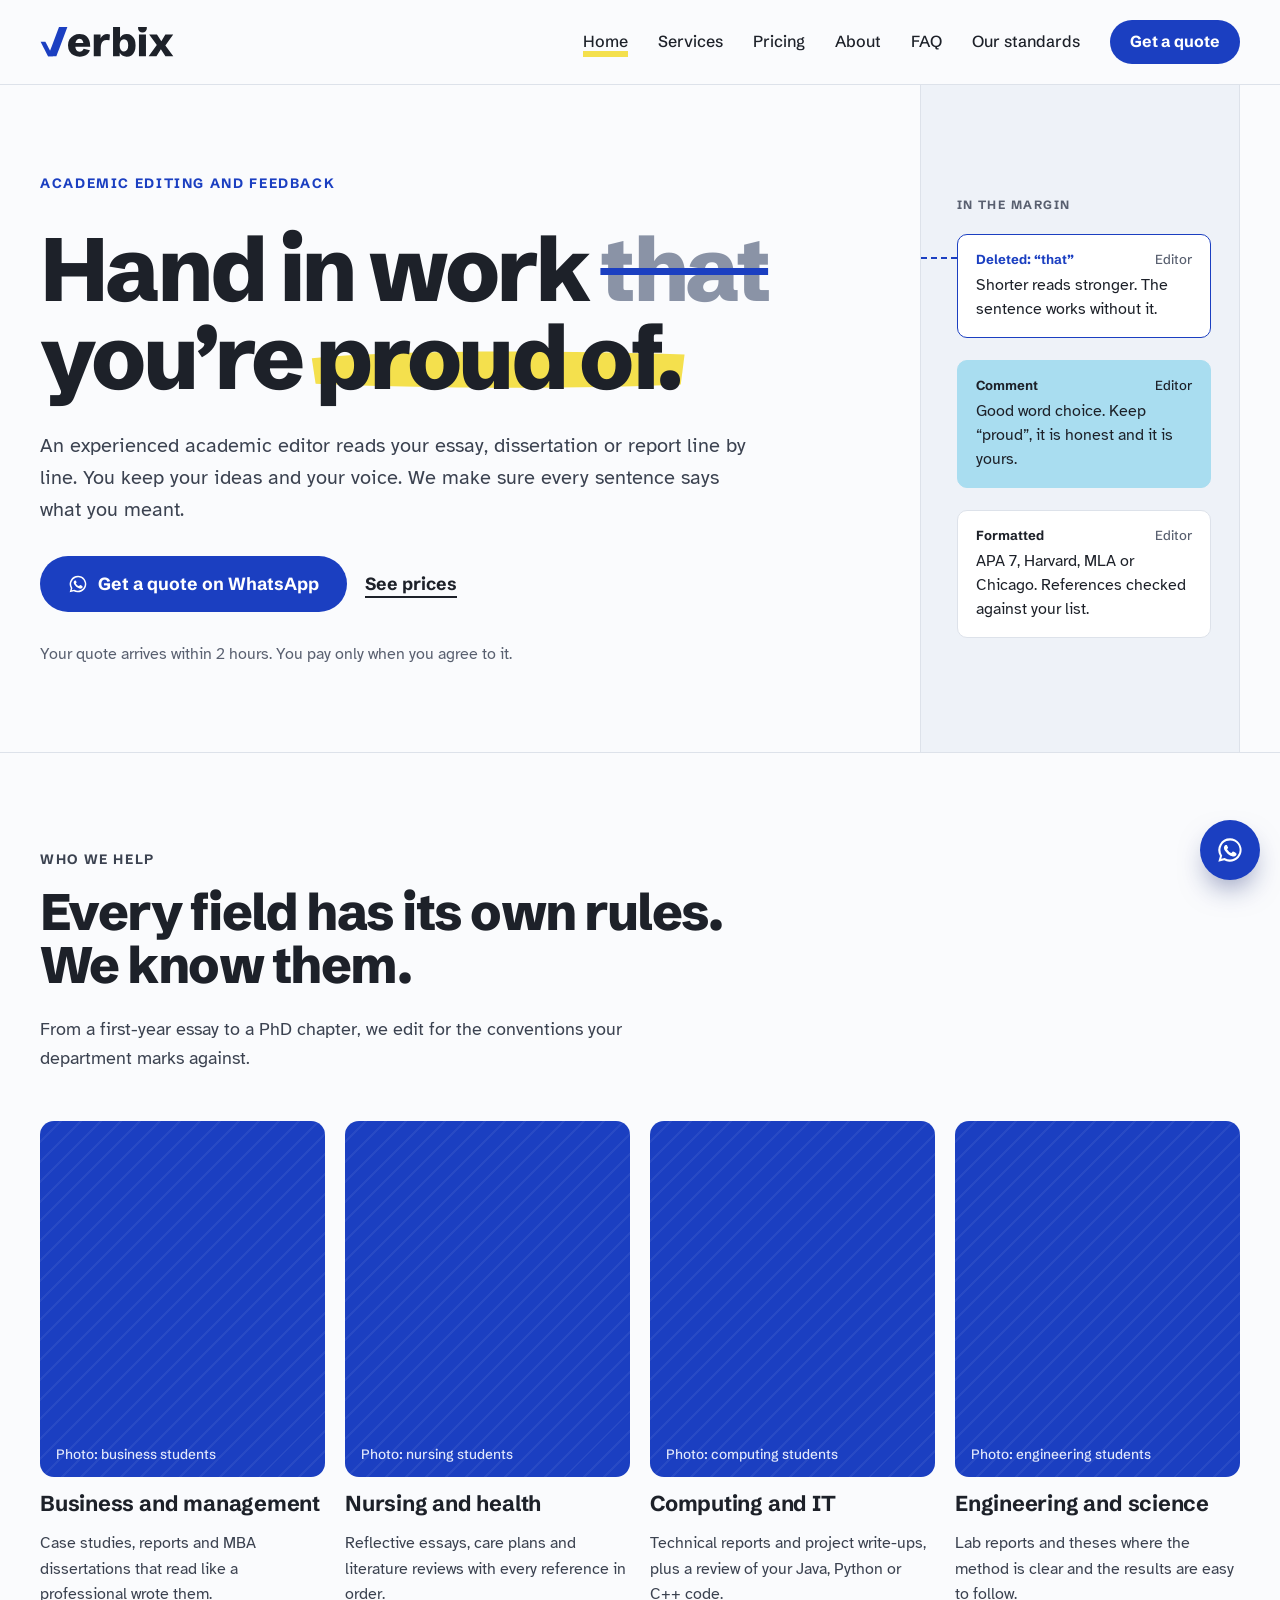
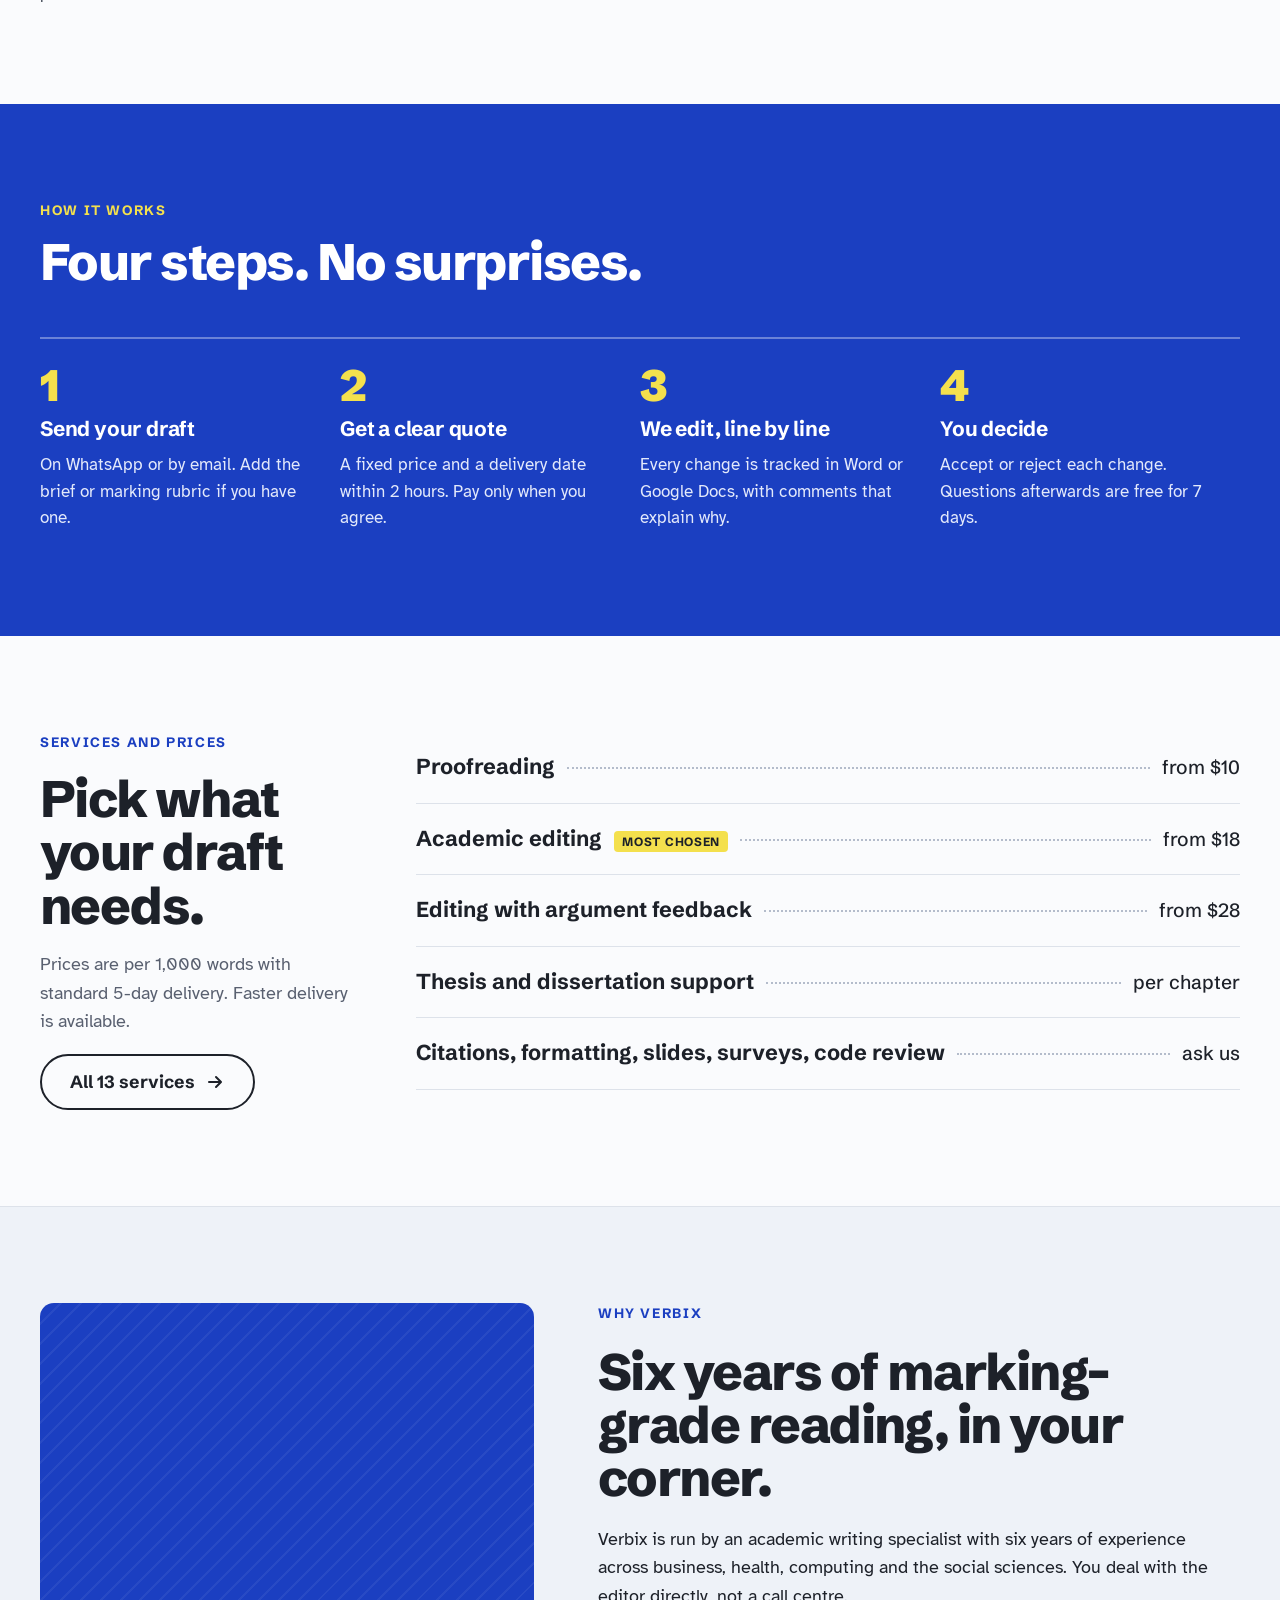
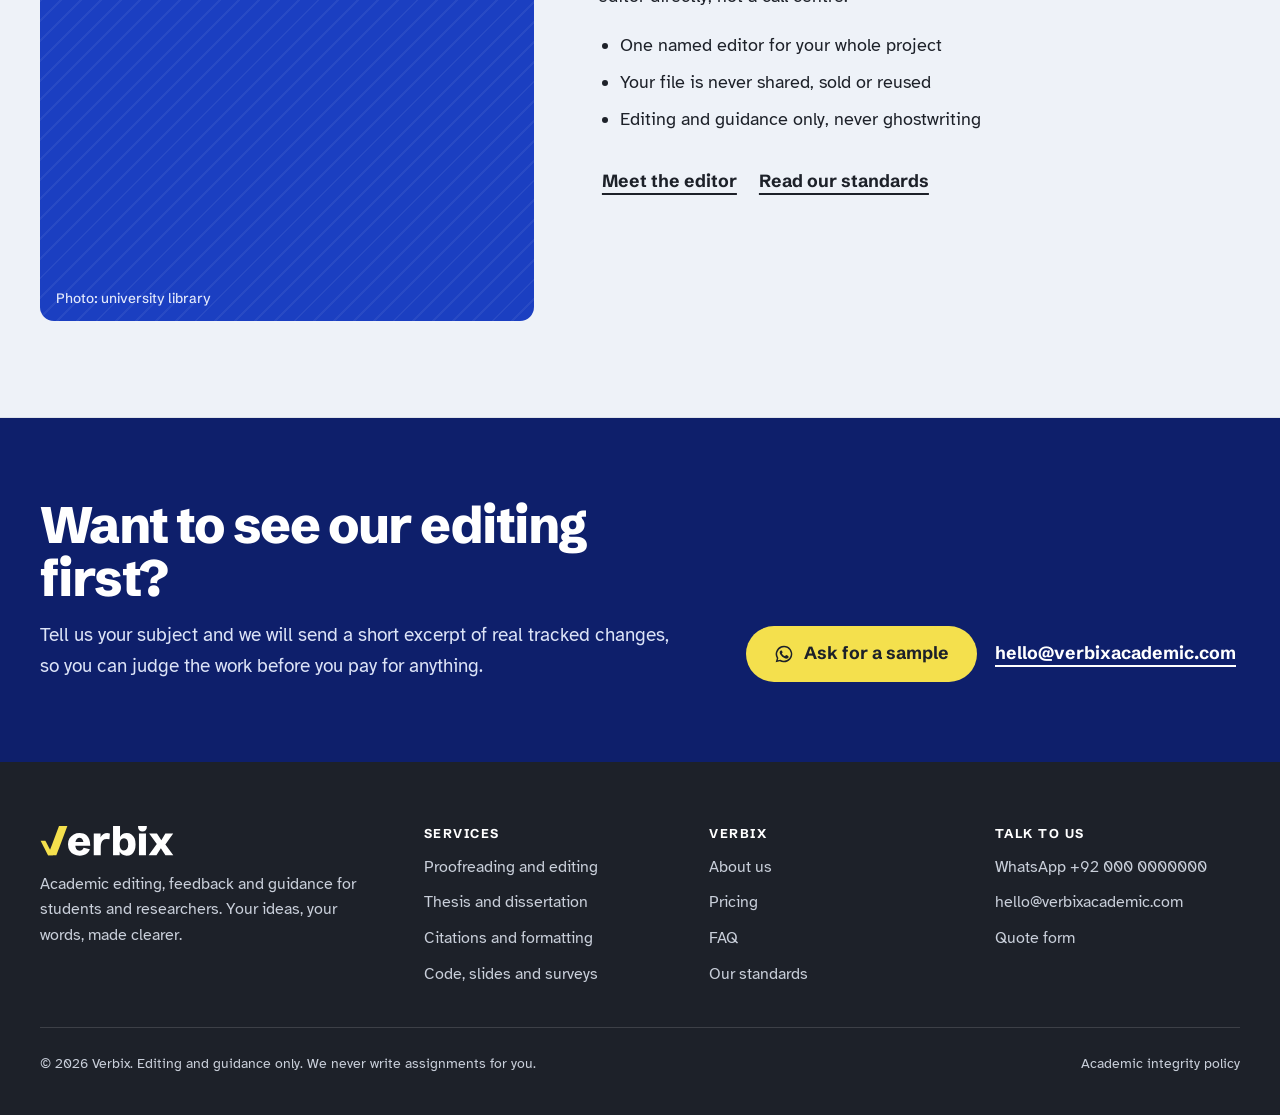
==== index.html @ 6355b2f7 "Add Verbix website Co-Authored-By: Claude Opus 5.5 (1M context) <noreply@anthropic.com> Claude-Sessi" ====
<!doctype html>
<html lang="en">
<head>
<meta charset="utf-8">
<meta name="viewport" content="width=device-width, initial-scale=1">
<title>Verbix | Academic editing, proofreading and feedback</title>
<meta name="description" content="Academic proofreading, editing and feedback for essays, dissertations and reports. Quote within 2 hours on WhatsApp.">
<meta property="og:title" content="Verbix | Academic editing, proofreading and feedback">
<meta property="og:description" content="Academic proofreading, editing and feedback for essays, dissertations and reports. Quote within 2 hours on WhatsApp.">
<meta name="theme-color" content="#1B3FC1">
<link rel="icon" href="assets/logo/mark.svg" type="image/svg+xml">
<link rel="preconnect" href="https://fonts.googleapis.com">
<link rel="preconnect" href="https://fonts.gstatic.com" crossorigin>
<link rel="stylesheet" href="https://fonts.googleapis.com/css2?family=Schibsted+Grotesk:wght@500;700;800;900&amp;family=Atkinson+Hyperlegible:ital,wght@0,400;0,700;1,400&amp;display=swap">
<link rel="stylesheet" href="assets/css/site.css">
</head>
<body>
<a class="skip" href="#main">Skip to content</a>
<header class="site-head">
  <div class="wrap">
    <a class="logo" href="index.html" aria-label="Verbix home"><img src="assets/logo/wordmark-primary.svg" alt="Verbix" width="128" height="30"></a>
    <button class="menu-btn" type="button" aria-expanded="false" aria-controls="nav">Menu</button>
    <nav class="nav" id="nav" aria-label="Main"><a href="index.html" aria-current="page">Home</a><a href="services.html">Services</a><a href="pricing.html">Pricing</a><a href="about.html">About</a><a href="faq.html">FAQ</a><a href="integrity.html">Our standards</a><a class="btn btn-blue" href="contact.html">Get a quote</a></nav>
  </div>
</header>
<main id="main">

<section class="manuscript">
  <div class="wrap">
    <div class="ms-main">
      <p class="kicker">Academic editing and feedback</p>
      <h1>Hand in work <span class="del">that</span> you&rsquo;re <span class="hl"><svg aria-hidden="true" viewBox="0 0 300 60" preserveAspectRatio="none"><path d="M3 14 C 60 4, 180 2, 297 9 L 294 50 C 210 57, 80 55, 6 49 Z" fill="#F4E04D"/></svg>proud of.</span></h1>
      <p class="lead">An experienced academic editor reads your essay, dissertation or report line by line. You keep your ideas and your voice. We make sure every sentence says what you meant.</p>
      <div class="actions">
        <a class="btn btn-blue" href="https://wa.me/920000000000?text=Hi%20Verbix%2C%20I%20would%20like%20a%20quote%20for%20my%20document."><svg viewBox="0 0 24 24" aria-hidden="true" fill="currentColor"><path d="M12 2a10 10 0 0 0-8.6 15.1L2 22l5-1.3A10 10 0 1 0 12 2Zm0 18.2a8.2 8.2 0 0 1-4.2-1.2l-.3-.2-3 .8.8-2.9-.2-.3A8.2 8.2 0 1 1 12 20.2Zm4.5-6.1c-.2-.1-1.5-.7-1.7-.8-.2-.1-.4-.1-.6.1l-.8 1c-.1.2-.3.2-.5.1a6.7 6.7 0 0 1-3.3-2.9c-.3-.4.2-.4.7-1.3.1-.2 0-.3 0-.4l-.8-1.8c-.2-.5-.4-.4-.6-.4h-.5a1 1 0 0 0-.7.3 3 3 0 0 0-.9 2.2 5.2 5.2 0 0 0 1.1 2.7 11.8 11.8 0 0 0 4.5 4c1.7.7 2.3.8 3.2.6a2.7 2.7 0 0 0 1.8-1.2 2.2 2.2 0 0 0 .1-1.3c0-.1-.2-.2-.4-.3Z"/></svg>Get a quote on WhatsApp</a>
        <a class="btn btn-text" href="pricing.html">See prices</a>
      </div>
      <p class="muted" style="font-size:1rem">Your quote arrives within 2 hours. You pay only when you agree to it.</p>
    </div>
    <aside class="ms-margin" aria-label="Example editor notes">
      <p class="label">In the margin</p>
      <div class="note edit tie"><div class="who"><span>Deleted: &ldquo;that&rdquo;</span><span>Editor</span></div><p>Shorter reads stronger. The sentence works without it.</p></div>
      <div class="note comment"><div class="who"><span>Comment</span><span>Editor</span></div><p>Good word choice. Keep &ldquo;proud&rdquo;, it is honest and it is yours.</p></div>
      <div class="note"><div class="who"><span>Formatted</span><span>Editor</span></div><p>APA 7, Harvard, MLA or Chicago. References checked against your list.</p></div>
    </aside>
  </div>
</section>

<section class="section">
  <div class="wrap">
    <div class="section-head">
      <div style="display:flex;flex-direction:column;gap:14px"><p class="kicker">Who we help</p><h2>Every field has its own rules.<br>We know them.</h2></div>
      <p>From a first-year essay to a PhD chapter, we edit for the conventions your department marks against.</p>
    </div>
    <div class="fields"><div class="field rv"><div class="photo"><span>Photo: business students</span><img src="https://images.unsplash.com/photo-1522202176988-66273c2fd55f?auto=format&fit=crop&w=1200&q=70" alt="Business students discussing a report" loading="lazy" onerror="this.remove()"></div><h3>Business and management</h3><p>Case studies, reports and MBA dissertations that read like a professional wrote them.</p></div><div class="field rv"><div class="photo"><span>Photo: nursing students</span><img src="https://images.unsplash.com/photo-1584432810601-6c7f27d2362b?auto=format&fit=crop&w=1200&q=70" alt="A nursing student with a stethoscope" loading="lazy" onerror="this.remove()"></div><h3>Nursing and health</h3><p>Reflective essays, care plans and literature reviews with every reference in order.</p></div><div class="field rv"><div class="photo"><span>Photo: computing students</span><img src="https://images.unsplash.com/photo-1580894908361-967195033215?auto=format&fit=crop&w=1200&q=70" alt="A computing student working at a computer" loading="lazy" onerror="this.remove()"></div><h3>Computing and IT</h3><p>Technical reports and project write-ups, plus a review of your Java, Python or C++ code.</p></div><div class="field rv"><div class="photo"><span>Photo: engineering students</span><img src="https://images.unsplash.com/photo-1581092160607-ee22621dd758?auto=format&fit=crop&w=1200&q=70" alt="An engineering student operating machinery in a workshop" loading="lazy" onerror="this.remove()"></div><h3>Engineering and science</h3><p>Lab reports and theses where the method is clear and the results are easy to follow.</p></div></div>
  </div>
</section>

<section class="section band-blue">
  <div class="wrap">
    <div class="section-head">
      <div style="display:flex;flex-direction:column;gap:14px"><p class="kicker" style="color:var(--highlighter)">How it works</p><h2>Four steps. No surprises.</h2></div>
    </div>
    <ol class="steps">
      <li class="rv"><span class="n">1</span><h3>Send your draft</h3><p>On WhatsApp or by email. Add the brief or marking rubric if you have one.</p></li>
      <li class="rv"><span class="n">2</span><h3>Get a clear quote</h3><p>A fixed price and a delivery date within 2 hours. Pay only when you agree.</p></li>
      <li class="rv"><span class="n">3</span><h3>We edit, line by line</h3><p>Every change is tracked in Word or Google Docs, with comments that explain why.</p></li>
      <li class="rv"><span class="n">4</span><h3>You decide</h3><p>Accept or reject each change. Questions afterwards are free for 7 days.</p></li>
    </ol>
  </div>
</section>

<section class="section">
  <div class="wrap split">
    <div class="rv">
      <p class="kicker">Services and prices</p>
      <h2>Pick what your draft needs.</h2>
      <p class="muted">Prices are per 1,000 words with standard 5-day delivery. Faster delivery is available.</p>
      <div class="actions"><a class="btn btn-line" href="services.html">All 13 services <svg viewBox="0 0 20 20" aria-hidden="true"><path d="M4 10h11m-4-5 5 5-5 5" fill="none" stroke="currentColor" stroke-width="2" stroke-linecap="round" stroke-linejoin="round"/></svg></a></div>
    </div>
    <div class="index rv">
      <a href="services.html#language"><span class="name">Proofreading</span><span class="dots"></span><span class="price">from $10</span></a>
      <a href="services.html#language"><span class="name">Academic editing</span><span class="tag">Most chosen</span><span class="dots"></span><span class="price">from $18</span></a>
      <a href="services.html#structure"><span class="name">Editing with argument feedback</span><span class="dots"></span><span class="price">from $28</span></a>
      <a href="services.html#structure"><span class="name">Thesis and dissertation support</span><span class="dots"></span><span class="price">per chapter</span></a>
      <a href="services.html#format"><span class="name">Citations, formatting, slides, surveys, code review</span><span class="dots"></span><span class="price">ask us</span></a>
    </div>
  </div>
</section>

<section class="section band-margin">
  <div class="wrap about-grid">
    <div class="photo"><span>Photo: university library</span><img src="https://images.unsplash.com/photo-1683319598210-d70486f2f996?auto=format&fit=crop&w=1200&q=70" alt="Students studying in a university library" loading="lazy" onerror="this.remove()"></div>
    <div class="prose rv">
      <p class="kicker">Why Verbix</p>
      <h2 style="margin-top:0;font-size:clamp(2.1rem,4vw,3.2rem)">Six years of marking-grade reading, in your corner.</h2>
      <p>Verbix is run by an academic writing specialist with six years of experience across business, health, computing and the social sciences. You deal with the editor directly, not a call centre.</p>
      <ul>
        <li>One named editor for your whole project</li>
        <li>Your file is never shared, sold or reused</li>
        <li>Editing and guidance only, never ghostwriting</li>
      </ul>
      <div class="actions"><a class="btn btn-text" href="about.html">Meet the editor</a><a class="btn btn-text" href="integrity.html">Read our standards</a></div>
    </div>
  </div>
</section>


<section class="cta band-night">
  <div class="wrap">
    <div class="copy rv">
      <h2>Want to see our editing first?</h2>
      <p>Tell us your subject and we will send a short excerpt of real tracked changes, so you can judge the work before you pay for anything.</p>
    </div>
    <div class="actions rv">
      <a class="btn btn-yellow" href="https://wa.me/920000000000?text=Hi%20Verbix%2C%20could%20I%20see%20a%20sample%20edit%20for%20my%20subject?"><svg viewBox="0 0 24 24" aria-hidden="true" fill="currentColor"><path d="M12 2a10 10 0 0 0-8.6 15.1L2 22l5-1.3A10 10 0 1 0 12 2Zm0 18.2a8.2 8.2 0 0 1-4.2-1.2l-.3-.2-3 .8.8-2.9-.2-.3A8.2 8.2 0 1 1 12 20.2Zm4.5-6.1c-.2-.1-1.5-.7-1.7-.8-.2-.1-.4-.1-.6.1l-.8 1c-.1.2-.3.2-.5.1a6.7 6.7 0 0 1-3.3-2.9c-.3-.4.2-.4.7-1.3.1-.2 0-.3 0-.4l-.8-1.8c-.2-.5-.4-.4-.6-.4h-.5a1 1 0 0 0-.7.3 3 3 0 0 0-.9 2.2 5.2 5.2 0 0 0 1.1 2.7 11.8 11.8 0 0 0 4.5 4c1.7.7 2.3.8 3.2.6a2.7 2.7 0 0 0 1.8-1.2 2.2 2.2 0 0 0 .1-1.3c0-.1-.2-.2-.4-.3Z"/></svg>Ask for a sample</a>
      <a class="btn btn-text" style="color:#fff" href="mailto:hello@verbixacademic.com">hello@verbixacademic.com</a>
    </div>
  </div>
</section>
</main>
<footer class="site-foot">
  <div class="wrap">
    <div class="brand" style="display:flex;flex-direction:column;gap:16px">
      <img src="assets/logo/wordmark-reverse.svg" alt="Verbix" width="128" height="30" style="height:30px;width:auto;align-self:flex-start">
      <p style="max-width:22em">Academic editing, feedback and guidance for students and researchers. Your ideas, your words, made clearer.</p>
    </div>
    <div><h3>Services</h3><ul>
      <li><a href="services.html#language">Proofreading and editing</a></li>
      <li><a href="services.html#structure">Thesis and dissertation</a></li>
      <li><a href="services.html#format">Citations and formatting</a></li>
      <li><a href="services.html#technical">Code, slides and surveys</a></li>
    </ul></div>
    <div><h3>Verbix</h3><ul>
      <li><a href="about.html">About us</a></li>
      <li><a href="pricing.html">Pricing</a></li>
      <li><a href="faq.html">FAQ</a></li>
      <li><a href="integrity.html">Our standards</a></li>
    </ul></div>
    <div><h3>Talk to us</h3><ul>
      <li><a href="https://wa.me/920000000000?text=Hi%20Verbix%2C%20I%20would%20like%20a%20quote%20for%20my%20document.">WhatsApp +92 000 0000000</a></li>
      <li><a href="mailto:hello@verbixacademic.com">hello@verbixacademic.com</a></li>
      <li><a href="contact.html">Quote form</a></li>
    </ul></div>
    <div class="legal"><span>&copy; 2026 Verbix. Editing and guidance only. We never write assignments for you.</span><span><a href="integrity.html">Academic integrity policy</a></span></div>
  </div>
</footer>
<a class="wa-float" href="https://wa.me/920000000000?text=Hi%20Verbix%2C%20I%20would%20like%20a%20quote%20for%20my%20document." aria-label="Chat with Verbix on WhatsApp" style="color:#fff"><svg viewBox="0 0 24 24" aria-hidden="true" fill="currentColor"><path d="M12 2a10 10 0 0 0-8.6 15.1L2 22l5-1.3A10 10 0 1 0 12 2Zm0 18.2a8.2 8.2 0 0 1-4.2-1.2l-.3-.2-3 .8.8-2.9-.2-.3A8.2 8.2 0 1 1 12 20.2Zm4.5-6.1c-.2-.1-1.5-.7-1.7-.8-.2-.1-.4-.1-.6.1l-.8 1c-.1.2-.3.2-.5.1a6.7 6.7 0 0 1-3.3-2.9c-.3-.4.2-.4.7-1.3.1-.2 0-.3 0-.4l-.8-1.8c-.2-.5-.4-.4-.6-.4h-.5a1 1 0 0 0-.7.3 3 3 0 0 0-.9 2.2 5.2 5.2 0 0 0 1.1 2.7 11.8 11.8 0 0 0 4.5 4c1.7.7 2.3.8 3.2.6a2.7 2.7 0 0 0 1.8-1.2 2.2 2.2 0 0 0 .1-1.3c0-.1-.2-.2-.4-.3Z"/></svg></a>
<script src="assets/js/site.js" defer></script>
</body>
</html>
---- assets/css/site.css ----
/* Verbix — "Blue pencil" design system */
:root {
  --paper: #FAFBFD;
  --margin: #EEF2F8;
  --rule: #DDE2EA;
  --graphite: #1D2129;
  --text-2: #3B4250;
  --slate: #596070;
  --blue: #1B3FC1;
  --night: #0E1F6B;
  --highlighter: #F4E04D;
  --pencil: #A9DDF0;
  --on-blue: #E3E9FB;
  --display: 'Schibsted Grotesk', system-ui, sans-serif;
  --body: 'Atkinson Hyperlegible', system-ui, sans-serif;
  --wrap: 1320px;
  --ease: cubic-bezier(.16, 1, .3, 1);
}

*, *::before, *::after { box-sizing: border-box; }
html, body { overflow-x: clip; }
body {
  margin: 0;
  background: var(--paper);
  color: var(--graphite);
  font-family: var(--body);
  font-size: 1.125rem;
  line-height: 1.6;
  -webkit-font-smoothing: antialiased;
}
img { max-width: 100%; display: block; }
a { color: var(--blue); }
a:hover { color: var(--night); }
:focus-visible { outline: 3px solid var(--blue); outline-offset: 3px; border-radius: 4px; }
.skip { position: absolute; left: -9999px; }
.skip:focus { left: 16px; top: 16px; z-index: 10; background: #fff; padding: 8px 14px; }

.wrap { max-width: var(--wrap); margin: 0 auto; padding-left: 40px; padding-right: 40px; }
@media (max-width: 640px) { .wrap { padding-left: 20px; padding-right: 20px; } }

h1, h2, h3 { font-family: var(--display); margin: 0; letter-spacing: -0.03em; }
h1 { font-weight: 800; font-size: clamp(2.9rem, 7vw, 6.6rem); line-height: .98; letter-spacing: -0.04em; }
h2 { font-weight: 800; font-size: clamp(2.1rem, 4vw, 3.4rem); line-height: 1.04; }
h3 { font-weight: 700; font-size: 1.35rem; line-height: 1.2; letter-spacing: -0.01em; }
p { margin: 0; }
.lead { font-size: 1.25rem; color: var(--text-2); max-width: 36em; }
.kicker { font-family: var(--display); font-weight: 700; font-size: .85rem; letter-spacing: .12em; text-transform: uppercase; color: var(--blue); }
.muted { color: var(--slate); }

/* Highlighter mark: one per page */
.hl { position: relative; display: inline-block; z-index: 0; white-space: nowrap; }
.hl svg { position: absolute; left: -2%; top: 40%; width: 104%; height: 50%; z-index: -1; }
.del { color: #8A93A6; text-decoration: line-through; text-decoration-color: var(--blue); text-decoration-thickness: .08em; }

/* Buttons */
.btn { display: inline-flex; align-items: center; justify-content: center; gap: 10px; min-height: 56px; padding: 0 28px; border-radius: 999px;
  font-family: var(--display); font-weight: 700; font-size: 1.1rem; text-decoration: none; transition: transform .25s var(--ease), background .25s var(--ease); }
.btn:hover { transform: translateY(-2px); }
.btn-blue { background: var(--blue); color: #fff; }
.btn-blue:hover { background: var(--night); color: #fff; }
.btn-yellow { background: var(--highlighter); color: var(--graphite); }
.btn-yellow:hover { color: var(--graphite); }
.btn-line { border: 2px solid currentColor; color: inherit; }
.btn-text { padding: 0 4px; color: var(--graphite); text-decoration: underline; text-decoration-thickness: 2px; text-underline-offset: 6px; }
.btn svg { width: 20px; height: 20px; flex-shrink: 0; }
.actions { display: flex; flex-wrap: wrap; gap: 14px; align-items: center; }

/* Header */
.site-head { position: sticky; top: env(safe-area-inset-top, 0px); z-index: 5; background: rgba(250, 251, 253, .92); backdrop-filter: blur(10px); border-bottom: 1px solid var(--rule); }
.site-head .wrap { display: flex; align-items: center; justify-content: space-between; gap: 20px; min-height: 84px; }
.logo { display: block; line-height: 0; }
.logo img { height: 30px; width: auto; }
.nav { display: flex; align-items: center; gap: 30px; font-family: var(--display); font-weight: 500; font-size: 1rem; }
.nav a { color: var(--graphite); text-decoration: none; }
.nav a[aria-current="page"] { text-decoration: underline; text-decoration-color: var(--highlighter); text-decoration-thickness: 6px; text-underline-offset: 4px; }
.nav .btn { min-height: 44px; padding: 0 20px; font-size: 1rem; }
.menu-btn { display: none; min-height: 44px; padding: 0 16px; border: 2px solid var(--graphite); border-radius: 999px; background: none; font: 700 1rem var(--display); color: var(--graphite); }
@media (max-width: 900px) {
  .menu-btn { display: inline-flex; align-items: center; }
  .nav { display: none; position: absolute; left: 0; right: 0; top: 100%; flex-direction: column; align-items: stretch; gap: 0; background: var(--paper); border-bottom: 1px solid var(--rule); padding: 8px 20px 20px; }
  .nav.open { display: flex; }
  .nav a { padding: 14px 0; border-bottom: 1px solid var(--rule); }
  .nav .btn { margin-top: 14px; border: 0; }
}

/* Manuscript hero with review margin */
.manuscript { border-bottom: 1px solid var(--rule); }
.manuscript .wrap { display: flex; flex-wrap: wrap; }
.ms-main { flex: 999 1 620px; min-width: 0; padding: 88px 56px 84px 0; display: flex; flex-direction: column; gap: 30px; }
.ms-margin { flex: 1 1 320px; min-width: 0; background: var(--margin); border-left: 1px solid var(--rule); border-right: 1px solid var(--rule); padding: 112px 28px 48px 36px; display: flex; flex-direction: column; gap: 22px; }
.ms-margin .label { font: 700 .75rem var(--display); letter-spacing: .12em; text-transform: uppercase; color: var(--slate); }
.note { position: relative; border-radius: 10px; padding: 16px 18px; background: #fff; border: 1px solid var(--rule); display: flex; flex-direction: column; gap: 6px; }
.note.tie::before { content: ""; position: absolute; left: -37px; top: 22px; width: 36px; border-top: 2px dashed var(--blue); }
.note.edit { border: 1.5px solid var(--blue); }
.note.comment { background: var(--pencil); border-color: var(--pencil); }
.note .who { display: flex; justify-content: space-between; gap: 12px; font: 700 .82rem var(--display); }
.note .who span:last-child { font-weight: 500; color: var(--slate); }
.note.comment .who span:last-child { color: var(--graphite); }
.note.edit .who span:first-child { color: var(--blue); }
.note p { font-size: 1rem; line-height: 1.5; }
@media (max-width: 960px) {
  .ms-main { padding: 56px 0 48px; }
  .ms-margin { padding: 32px 24px; margin: 0 -40px; border: 0; border-top: 1px solid var(--rule); }
  .note.tie::before { display: none; }
}
@media (max-width: 640px) { .ms-margin { margin: 0 -20px; } }

/* Page header (inner pages) */
.page-head { border-bottom: 1px solid var(--rule); }
.page-head .wrap { display: flex; flex-wrap: wrap; gap: 48px; align-items: flex-end; padding-top: 80px; padding-bottom: 64px; }
.page-head .copy { flex: 999 1 560px; min-width: 0; display: flex; flex-direction: column; gap: 22px; }
.page-head h1 { font-size: clamp(2.6rem, 6vw, 5.2rem); }
.page-head .photo { flex: 1 1 360px; aspect-ratio: 4 / 3; }

/* Sections */
.section { padding-top: 96px; padding-bottom: 96px; }
.section-head { display: flex; flex-wrap: wrap; justify-content: space-between; align-items: flex-end; gap: 24px 48px; margin-bottom: 48px; }
.section-head p { max-width: 34em; color: var(--text-2); }
.band-blue { background: var(--blue); color: #fff; }
.band-night { background: var(--night); color: #fff; }
.band-margin { background: var(--margin); border-top: 1px solid var(--rule); border-bottom: 1px solid var(--rule); }
.band-blue a, .band-night a { color: #fff; }

/* Photos: an <img> sits over a labelled placeholder until the real file is added */
.photo { position: relative; overflow: hidden; border-radius: 14px; background: var(--blue);
  background-image: repeating-linear-gradient(135deg, rgba(255,255,255,.06) 0 2px, transparent 2px 14px); color: #fff; }
.photo > span { position: absolute; left: 16px; bottom: 14px; right: 16px; font: 500 .85rem var(--display); color: var(--on-blue); }
.photo > img { position: absolute; inset: 0; width: 100%; height: 100%; object-fit: cover; }

/* Who we help */
.fields { display: grid; grid-template-columns: repeat(auto-fit, minmax(240px, 1fr)); gap: 20px; }
.field { display: flex; flex-direction: column; gap: 14px; }
.field .photo { aspect-ratio: 4 / 5; }
.field p { font-size: 1rem; color: var(--text-2); }

/* Steps */
.steps { margin: 0; padding: 0; list-style: none; display: grid; grid-template-columns: repeat(auto-fit, minmax(230px, 1fr)); }
.steps li { padding: 24px 28px 8px 0; border-top: 2px solid rgba(255,255,255,.35); display: flex; flex-direction: column; gap: 10px; }
.steps .n { font: 900 2.75rem/1 var(--display); color: var(--highlighter); }
.steps h3 { font-size: 1.3rem; }
.steps p { font-size: 1.05rem; color: var(--on-blue); }

/* Contents-page price list */
.index { display: flex; flex-direction: column; font-family: var(--display); }
.index a, .index div.row { display: flex; align-items: baseline; gap: 12px; padding: 18px 0; border-bottom: 1px solid var(--rule); color: var(--graphite); text-decoration: none; }
.index a:hover .name { color: var(--blue); }
.index .name { font-weight: 700; font-size: 1.35rem; }
.index .dots { flex-grow: 1; border-bottom: 2px dotted #B4BCCB; transform: translateY(-5px); min-width: 24px; }
.index .price { font-weight: 500; font-size: 1.2rem; white-space: nowrap; }
.tag { font: 700 .75rem var(--display); letter-spacing: .06em; text-transform: uppercase; background: var(--highlighter); color: var(--graphite); padding: 3px 8px; border-radius: 4px; white-space: nowrap; }
@media (max-width: 640px) { .index .name { font-size: 1.1rem; } .index .dots { display: none; } .index a, .index div.row { justify-content: space-between; flex-wrap: wrap; } }

.split { display: flex; flex-wrap: wrap; gap: 56px; }
.split > :first-child { flex: 1 1 320px; min-width: 0; display: flex; flex-direction: column; gap: 18px; }
.split > :last-child { flex: 999 1 560px; min-width: 0; }

/* Services page */
.group { display: grid; grid-template-columns: minmax(0, 1fr) minmax(0, 2.2fr); gap: 40px; padding: 56px 0; border-top: 1px solid var(--rule); }
.group:first-child { border-top: 0; padding-top: 0; }
.group > div:first-child { display: flex; flex-direction: column; gap: 12px; }
.svc-list { display: grid; grid-template-columns: repeat(auto-fit, minmax(280px, 1fr)); gap: 16px; }
.svc { background: #fff; border: 1px solid var(--rule); border-radius: 12px; padding: 24px; display: flex; flex-direction: column; gap: 10px; }
.svc p { font-size: 1rem; color: var(--text-2); }
.svc .get { margin-top: auto; padding-top: 6px; font: 700 1rem var(--display); }
.svc dl { margin: 0; display: grid; grid-template-columns: auto 1fr; gap: 4px 12px; font-size: .95rem; }
.svc dt { font-weight: 700; }
.svc dd { margin: 0; color: var(--text-2); }
@media (max-width: 860px) { .group { grid-template-columns: 1fr; gap: 24px; } }

/* Pricing */
.plans { display: grid; grid-template-columns: repeat(auto-fit, minmax(250px, 1fr)); gap: 18px; align-items: stretch; }
.plan { background: #fff; border: 1px solid var(--rule); border-radius: 16px; padding: 28px; display: flex; flex-direction: column; gap: 16px; }
.plan.pick { border: 2px solid var(--blue); box-shadow: 0 24px 50px -30px rgba(14, 31, 107, .45); }
.plan .price { font: 800 2.6rem/1 var(--display); letter-spacing: -0.03em; }
.plan .price small { font: 500 1rem var(--body); color: var(--slate); letter-spacing: 0; }
.plan ul { margin: 0; padding: 0; list-style: none; display: flex; flex-direction: column; gap: 10px; font-size: 1rem; }
.plan li { display: flex; gap: 10px; }
.plan li svg { flex-shrink: 0; width: 18px; height: 18px; margin-top: 4px; }
.plan .btn { margin-top: auto; }
table.addons { width: 100%; border-collapse: collapse; font-size: 1.02rem; }
.addons th, .addons td { text-align: left; padding: 16px 12px 16px 0; border-bottom: 1px solid var(--rule); vertical-align: top; }
.addons th { font: 700 .8rem var(--display); letter-spacing: .1em; text-transform: uppercase; color: var(--slate); }
.addons td:first-child { font-family: var(--display); font-weight: 700; }
.table-box { overflow-x: auto; }

/* About */
.about-grid { display: grid; grid-template-columns: minmax(0, 1fr) minmax(0, 1.3fr); gap: 64px; align-items: start; }
.about-grid .photo { aspect-ratio: 4 / 5; }
.prose { display: flex; flex-direction: column; gap: 20px; max-width: 40em; }
.prose h2 { margin-top: 16px; font-size: 2rem; }
.prose ul { margin: 0; padding-left: 22px; display: flex; flex-direction: column; gap: 8px; }
.values { display: grid; grid-template-columns: repeat(auto-fit, minmax(240px, 1fr)); gap: 0; }
.values > div { padding: 24px 24px 0 0; border-top: 2px solid var(--graphite); display: flex; flex-direction: column; gap: 8px; }
.values p { font-size: 1rem; color: var(--text-2); }
@media (max-width: 860px) { .about-grid { grid-template-columns: 1fr; gap: 40px; } }

/* FAQ */
.faq { display: flex; flex-direction: column; border-top: 1px solid var(--rule); }
.faq details { border-bottom: 1px solid var(--rule); }
.faq summary { cursor: pointer; list-style: none; display: flex; justify-content: space-between; align-items: center; gap: 20px; padding: 24px 0; font: 700 1.3rem/1.3 var(--display); letter-spacing: -0.01em; }
.faq summary::-webkit-details-marker { display: none; }
.faq summary::after { content: "+"; font-weight: 500; font-size: 1.8rem; color: var(--blue); transition: transform .3s var(--ease); }
.faq details[open] summary::after { transform: rotate(45deg); }
.faq details > div { padding: 0 0 26px; max-width: 46em; color: var(--text-2); display: flex; flex-direction: column; gap: 12px; }

/* Contact */
.contact-grid { display: grid; grid-template-columns: minmax(0, 1fr) minmax(0, 1fr); gap: 32px; }
.channel { border-radius: 16px; padding: 36px; display: flex; flex-direction: column; gap: 16px; }
.channel.wa { background: var(--blue); color: #fff; }
.channel.mail { background: #fff; border: 1px solid var(--rule); }
.channel .big { font: 800 clamp(1.4rem, 2.4vw, 2rem)/1.15 var(--display); letter-spacing: -0.02em; word-break: break-word; }
.channel.wa p { color: var(--on-blue); }
form.quote { display: grid; grid-template-columns: repeat(2, minmax(0, 1fr)); gap: 18px 20px; }
form.quote .full { grid-column: 1 / -1; }
form.quote label { display: flex; flex-direction: column; gap: 8px; font: 700 .95rem var(--display); }
form.quote input, form.quote select, form.quote textarea { font: 400 1.05rem var(--body); color: var(--graphite); padding: 14px 16px; border: 1.5px solid #B4BCCB; border-radius: 10px; background: #fff; min-height: 52px; }
form.quote textarea { min-height: 130px; resize: vertical; }
form.quote .hint { font: 400 .9rem var(--body); color: var(--slate); }
@media (max-width: 760px) { .contact-grid, form.quote { grid-template-columns: minmax(0, 1fr); } }
form.quote input, form.quote select, form.quote textarea { width: 100%; min-width: 0; }

/* Policy */
.policy { max-width: 46em; display: flex; flex-direction: column; gap: 18px; }
.policy h2 { font-size: 1.8rem; margin-top: 24px; }
.policy ul { margin: 0; padding-left: 22px; display: flex; flex-direction: column; gap: 10px; }
.do-dont { display: grid; grid-template-columns: repeat(2, minmax(0, 1fr)); gap: 16px; margin-top: 8px; }
.do-dont > div { border-radius: 12px; padding: 22px; display: flex; flex-direction: column; gap: 10px; }
.do-dont .yes { background: var(--pencil); }
.do-dont .no { background: #fff; border: 1px solid var(--rule); }
@media (max-width: 640px) { .do-dont { grid-template-columns: 1fr; } }

/* Final CTA + footer */
.cta .wrap { display: flex; flex-wrap: wrap; align-items: flex-end; justify-content: space-between; gap: 40px; padding-top: 80px; padding-bottom: 80px; }
.cta .copy { flex: 1 1 520px; min-width: 0; display: flex; flex-direction: column; gap: 16px; }
.cta p { color: #DCE3F7; font-size: 1.2rem; max-width: 34em; }
.site-foot { background: var(--graphite); color: #C9CFDA; font-size: 1rem; }
.site-foot .wrap { display: grid; grid-template-columns: 1.4fr repeat(3, minmax(0, 1fr)); gap: 40px; padding-top: 64px; padding-bottom: 40px; }
.site-foot h3 { font-size: .8rem; letter-spacing: .12em; text-transform: uppercase; color: #fff; margin-bottom: 14px; }
.site-foot ul { margin: 0; padding: 0; list-style: none; display: flex; flex-direction: column; gap: 10px; }
.site-foot a { color: #C9CFDA; text-decoration: none; }
.site-foot a:hover { color: #fff; text-decoration: underline; }
.site-foot .legal { grid-column: 1 / -1; border-top: 1px solid rgba(255,255,255,.14); padding-top: 24px; display: flex; flex-wrap: wrap; justify-content: space-between; gap: 12px; font-size: .9rem; }
@media (max-width: 860px) { .site-foot .wrap { grid-template-columns: repeat(2, minmax(0, 1fr)); } .site-foot .brand { grid-column: 1 / -1; } }

/* Floating WhatsApp button */
.wa-float { position: fixed; right: 20px; bottom: 20px; z-index: 6; width: 60px; height: 60px; border-radius: 50%; background: var(--blue); display: flex; align-items: center; justify-content: center;
  box-shadow: 0 14px 30px -10px rgba(14, 31, 107, .6); transition: transform .25s var(--ease); }
.wa-float:hover { transform: scale(1.06); }
.wa-float svg { width: 28px; height: 28px; }

@media (prefers-reduced-motion: reduce) {
  .btn, .wa-float, .faq summary::after { transition: none; }
}
.nav a.btn-blue { color: #fff; }
.band-blue .btn-yellow, .band-night .btn-yellow { color: var(--graphite); }
.svc .get { display: inline-flex; align-items: center; gap: 6px; }
.svc .get svg { width: 18px; height: 18px; }

/* Quote form result */
.sent { grid-column: 1 / -1; background: var(--margin); border: 1px solid var(--rule); border-radius: 12px; padding: 22px; display: flex; flex-direction: column; gap: 14px; }
.sent pre { margin: 0; white-space: pre-wrap; font: 400 .95rem/1.5 var(--body); color: var(--text-2); }
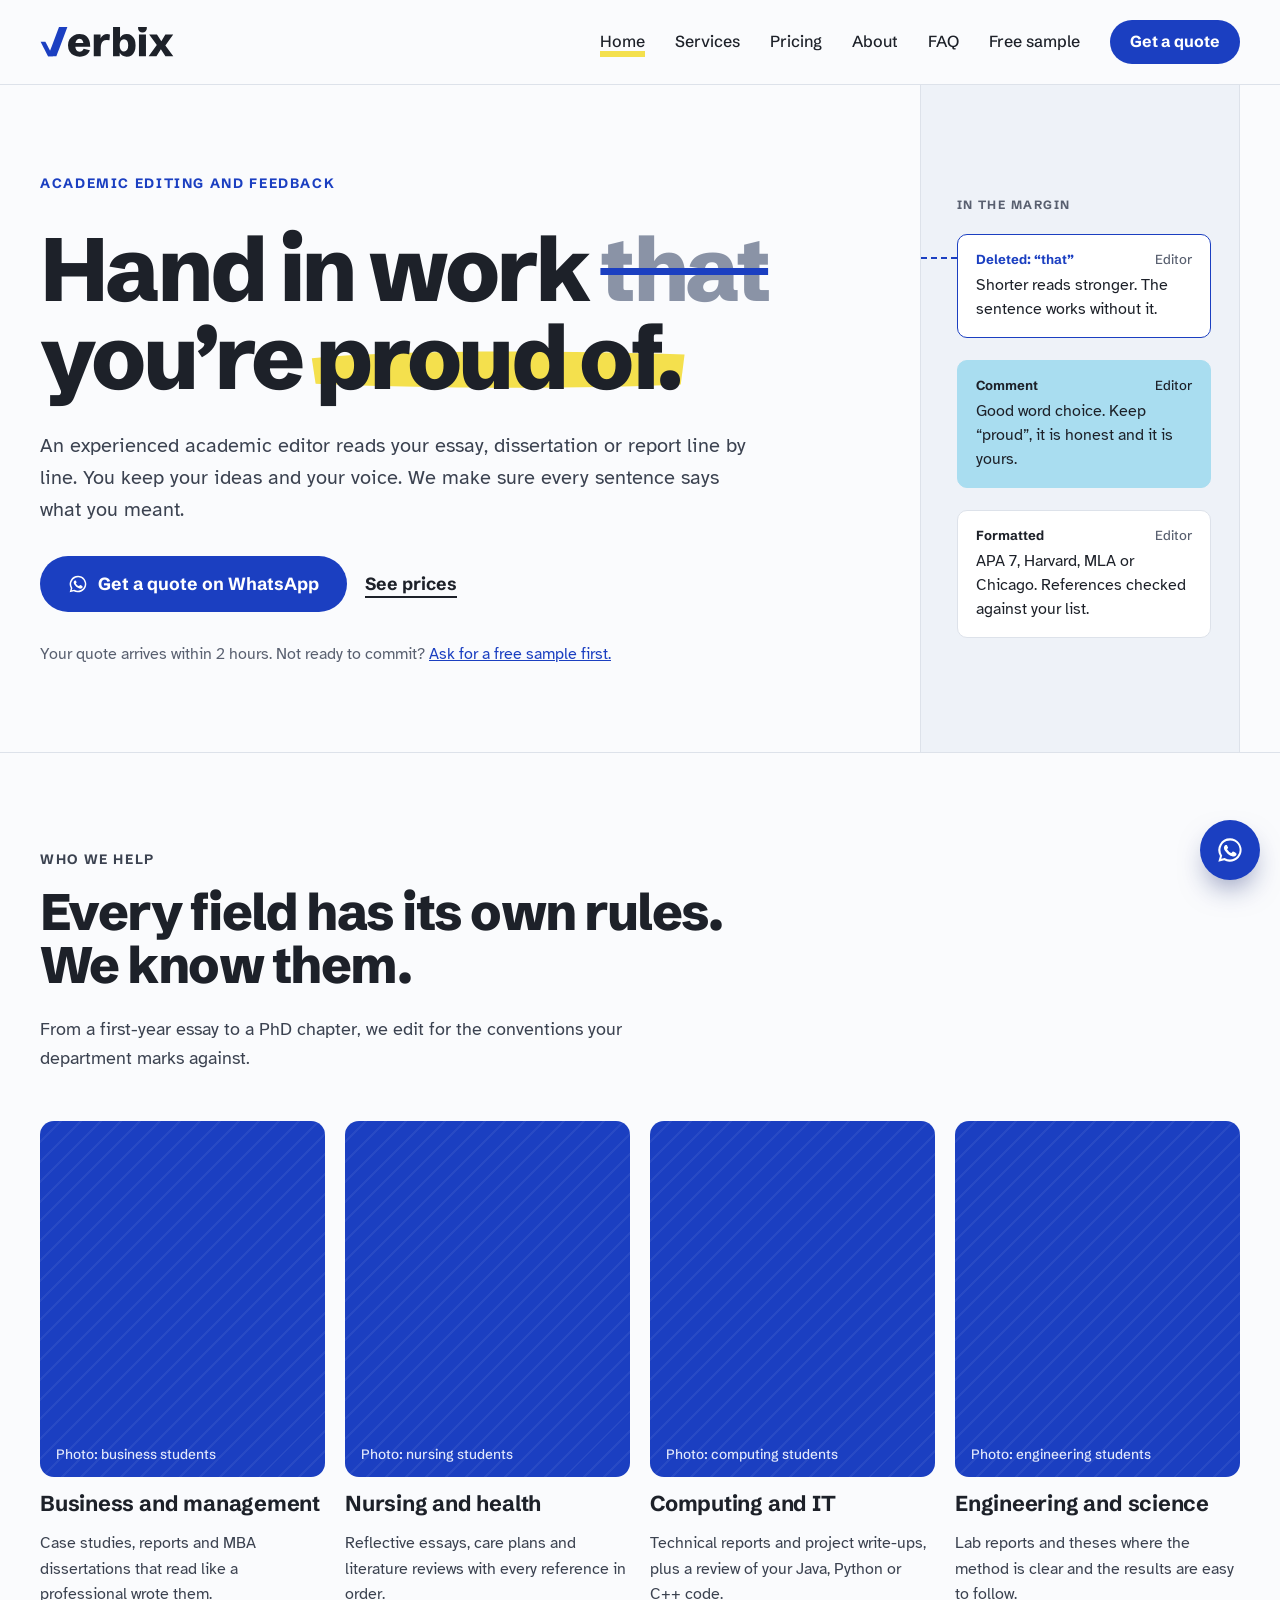
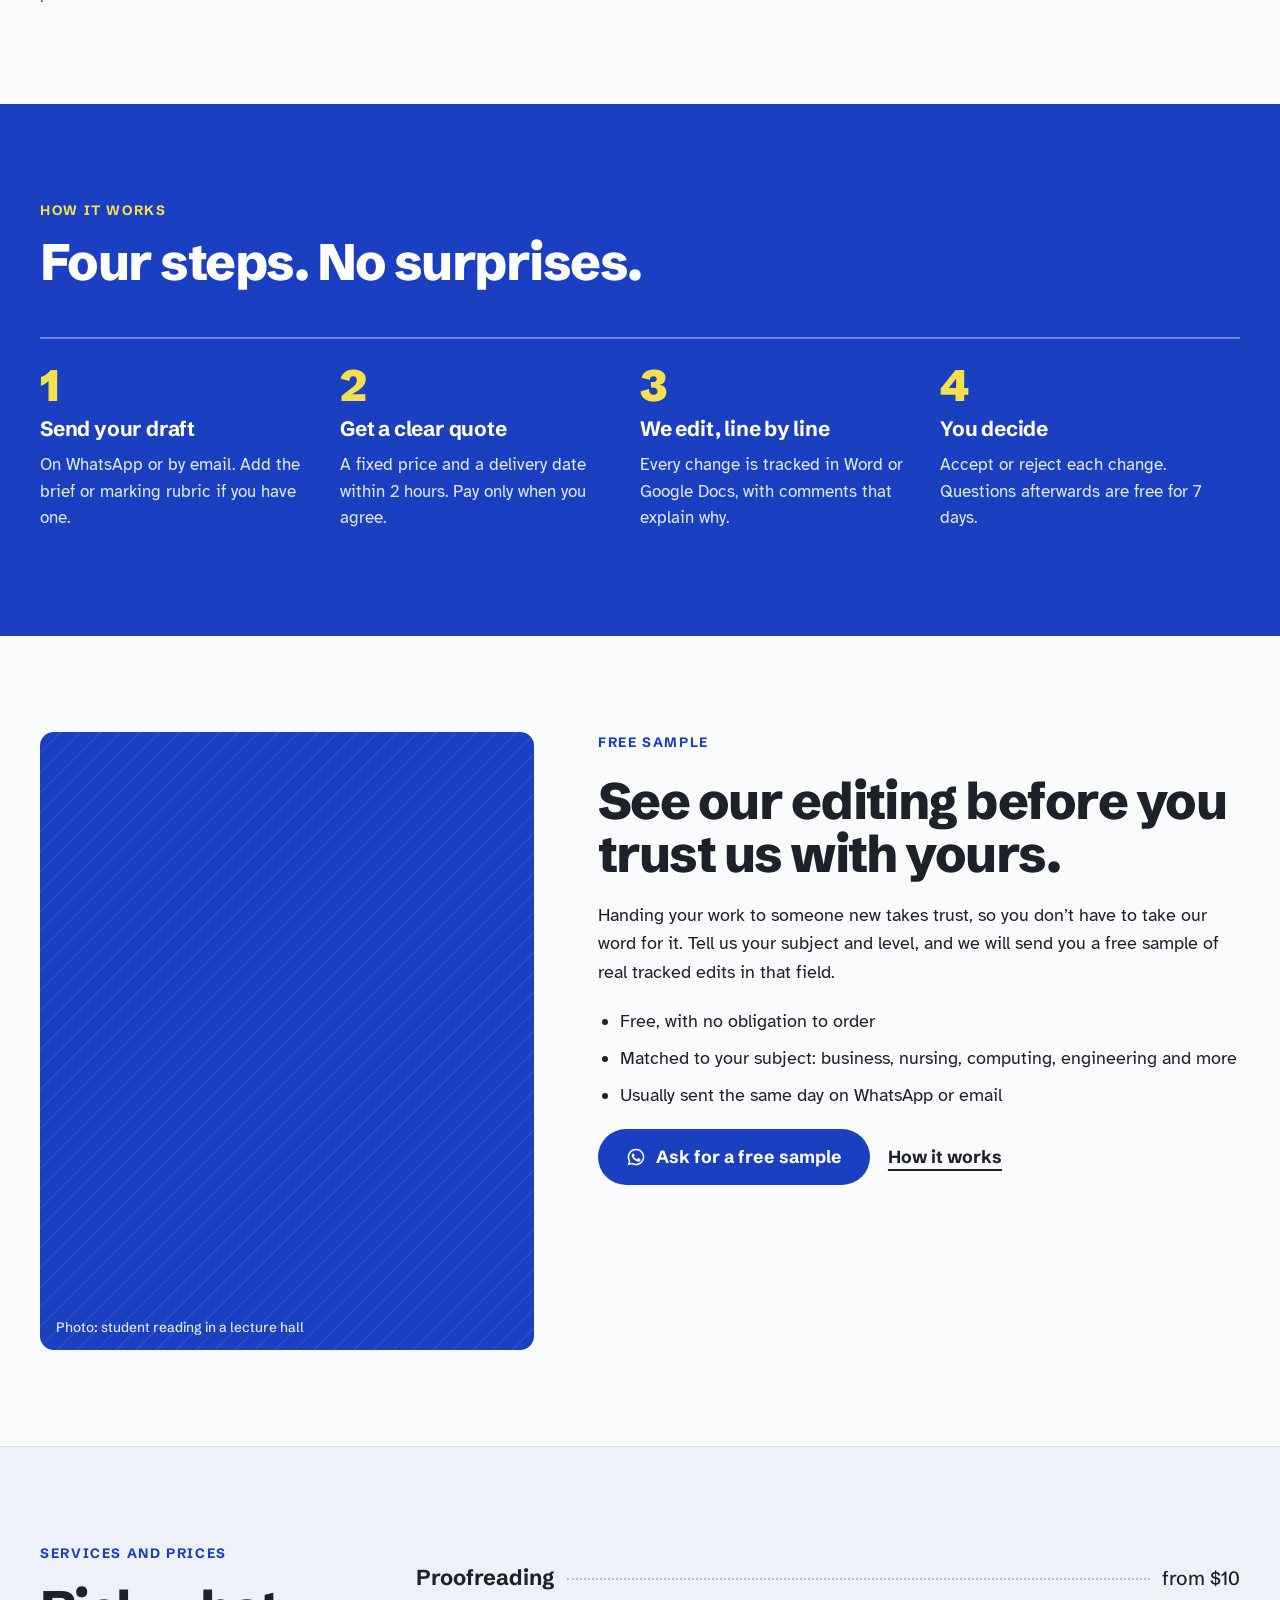
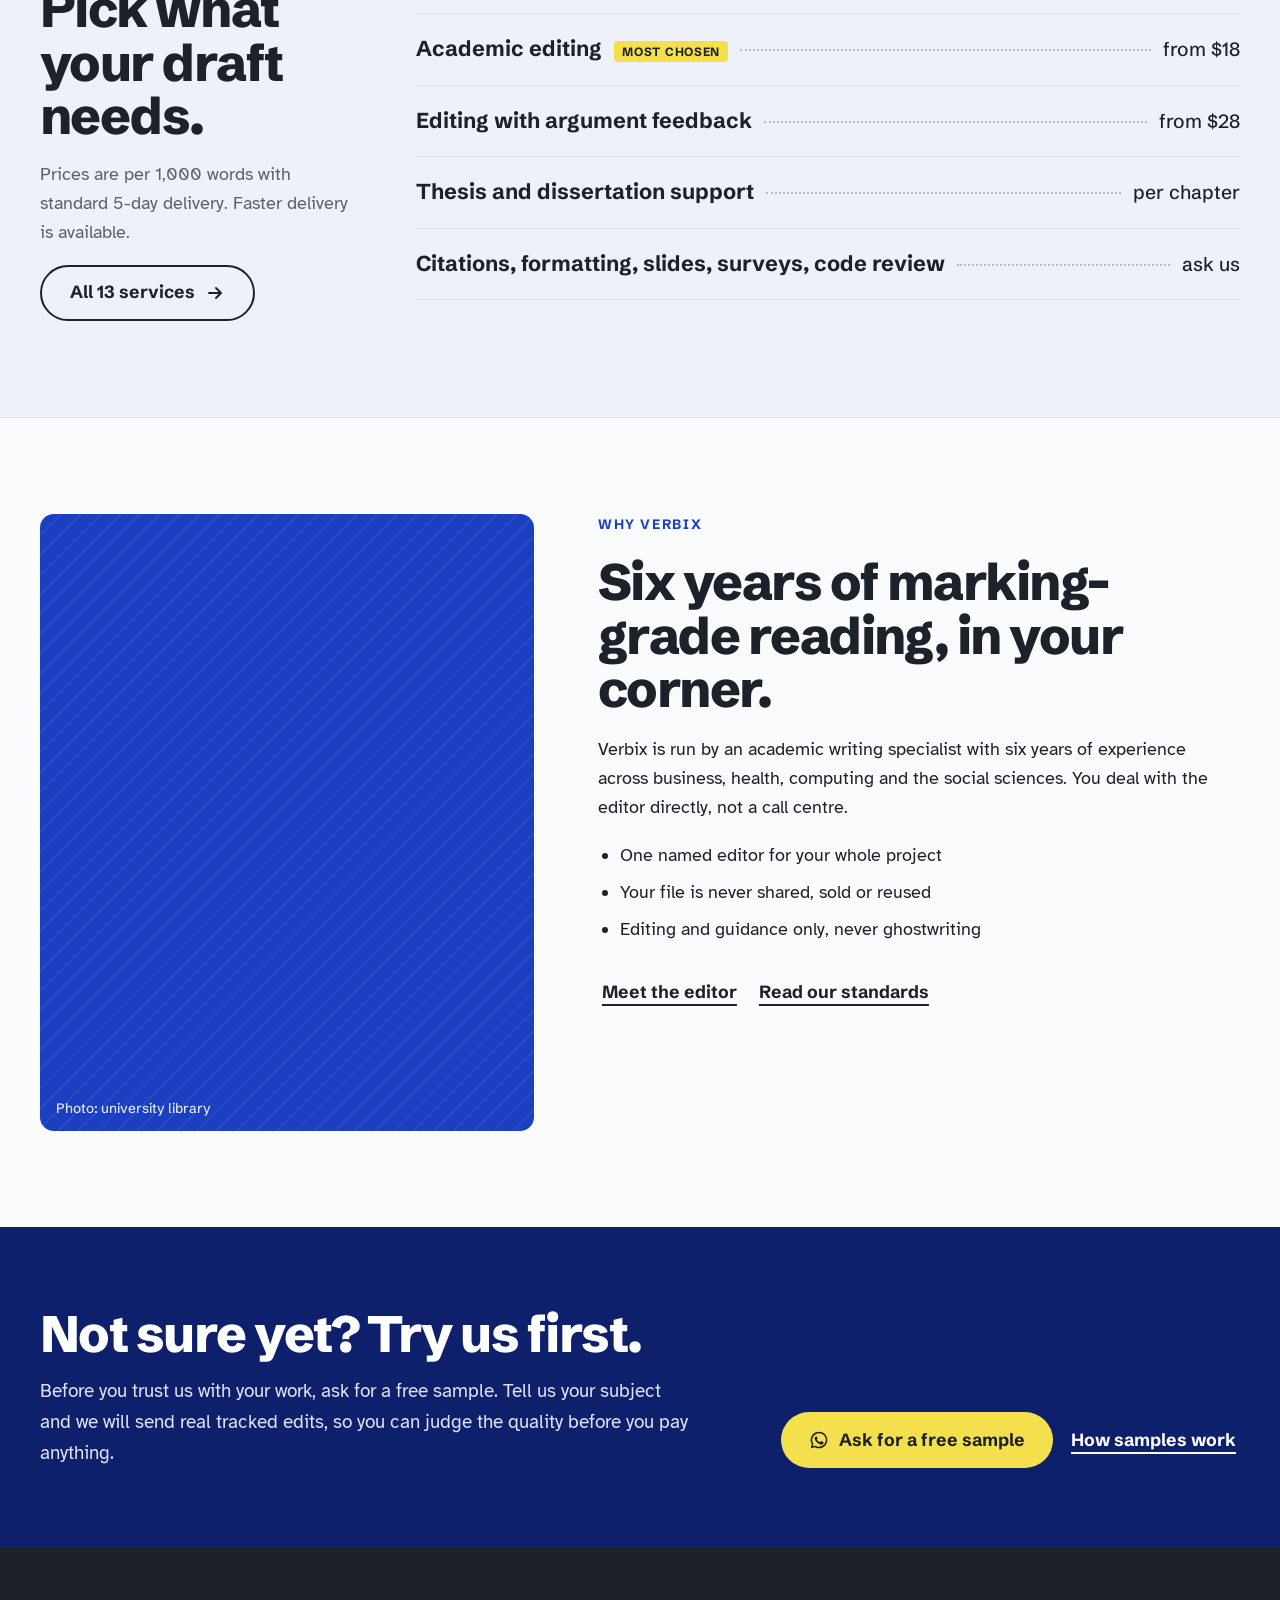
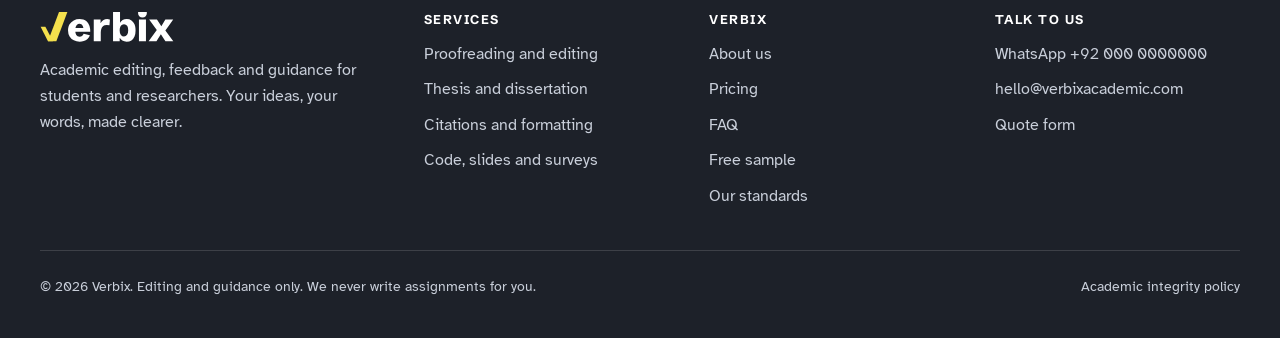
==== commit 33c496af: "Add free sample page, sample sections and more photos Co-Authored-By: Claude Opus 5.5 (1M context) <" ====
--- a/index.html
+++ b/index.html
@@ -20,7 +20,7 @@
   <div class="wrap">
     <a class="logo" href="index.html" aria-label="Verbix home"><img src="assets/logo/wordmark-primary.svg" alt="Verbix" width="128" height="30"></a>
     <button class="menu-btn" type="button" aria-expanded="false" aria-controls="nav">Menu</button>
-    <nav class="nav" id="nav" aria-label="Main"><a href="index.html" aria-current="page">Home</a><a href="services.html">Services</a><a href="pricing.html">Pricing</a><a href="about.html">About</a><a href="faq.html">FAQ</a><a href="integrity.html">Our standards</a><a class="btn btn-blue" href="contact.html">Get a quote</a></nav>
+    <nav class="nav" id="nav" aria-label="Main"><a href="index.html" aria-current="page">Home</a><a href="services.html">Services</a><a href="pricing.html">Pricing</a><a href="about.html">About</a><a href="faq.html">FAQ</a><a href="samples.html">Free sample</a><a class="btn btn-blue" href="contact.html">Get a quote</a></nav>
   </div>
 </header>
 <main id="main">
@@ -35,7 +35,7 @@
         <a class="btn btn-blue" href="https://wa.me/920000000000?text=Hi%20Verbix%2C%20I%20would%20like%20a%20quote%20for%20my%20document."><svg viewBox="0 0 24 24" aria-hidden="true" fill="currentColor"><path d="M12 2a10 10 0 0 0-8.6 15.1L2 22l5-1.3A10 10 0 1 0 12 2Zm0 18.2a8.2 8.2 0 0 1-4.2-1.2l-.3-.2-3 .8.8-2.9-.2-.3A8.2 8.2 0 1 1 12 20.2Zm4.5-6.1c-.2-.1-1.5-.7-1.7-.8-.2-.1-.4-.1-.6.1l-.8 1c-.1.2-.3.2-.5.1a6.7 6.7 0 0 1-3.3-2.9c-.3-.4.2-.4.7-1.3.1-.2 0-.3 0-.4l-.8-1.8c-.2-.5-.4-.4-.6-.4h-.5a1 1 0 0 0-.7.3 3 3 0 0 0-.9 2.2 5.2 5.2 0 0 0 1.1 2.7 11.8 11.8 0 0 0 4.5 4c1.7.7 2.3.8 3.2.6a2.7 2.7 0 0 0 1.8-1.2 2.2 2.2 0 0 0 .1-1.3c0-.1-.2-.2-.4-.3Z"/></svg>Get a quote on WhatsApp</a>
         <a class="btn btn-text" href="pricing.html">See prices</a>
       </div>
-      <p class="muted" style="font-size:1rem">Your quote arrives within 2 hours. You pay only when you agree to it.</p>
+      <p class="muted" style="font-size:1rem">Your quote arrives within 2 hours. Not ready to commit? <a href="samples.html">Ask for a free sample first.</a></p>
     </div>
     <aside class="ms-margin" aria-label="Example editor notes">
       <p class="label">In the margin</p>
@@ -71,6 +71,23 @@
 </section>
 
 <section class="section">
+  <div class="wrap about-grid">
+    <div class="photo"><span>Photo: student reading in a lecture hall</span><img src="https://images.unsplash.com/photo-1536925155833-43e9c2b2f499?auto=format&fit=crop&w=1200&q=70" alt="A student reading alone in an empty lecture hall" loading="lazy" onerror="this.remove()"></div>
+    <div class="prose rv">
+      <p class="kicker">Free sample</p>
+      <h2 style="margin-top:0;font-size:clamp(2.1rem,4vw,3.2rem)">See our editing before you trust us with yours.</h2>
+      <p>Handing your work to someone new takes trust, so you don&rsquo;t have to take our word for it. Tell us your subject and level, and we will send you a free sample of real tracked edits in that field.</p>
+      <ul>
+        <li>Free, with no obligation to order</li>
+        <li>Matched to your subject: business, nursing, computing, engineering and more</li>
+        <li>Usually sent the same day on WhatsApp or email</li>
+      </ul>
+      <div class="actions"><a class="btn btn-blue" href="https://wa.me/920000000000?text=Hi%20Verbix%2C%20could%20I%20see%20a%20free%20sample%20edit%20for%20my%20subject?"><svg viewBox="0 0 24 24" aria-hidden="true" fill="currentColor"><path d="M12 2a10 10 0 0 0-8.6 15.1L2 22l5-1.3A10 10 0 1 0 12 2Zm0 18.2a8.2 8.2 0 0 1-4.2-1.2l-.3-.2-3 .8.8-2.9-.2-.3A8.2 8.2 0 1 1 12 20.2Zm4.5-6.1c-.2-.1-1.5-.7-1.7-.8-.2-.1-.4-.1-.6.1l-.8 1c-.1.2-.3.2-.5.1a6.7 6.7 0 0 1-3.3-2.9c-.3-.4.2-.4.7-1.3.1-.2 0-.3 0-.4l-.8-1.8c-.2-.5-.4-.4-.6-.4h-.5a1 1 0 0 0-.7.3 3 3 0 0 0-.9 2.2 5.2 5.2 0 0 0 1.1 2.7 11.8 11.8 0 0 0 4.5 4c1.7.7 2.3.8 3.2.6a2.7 2.7 0 0 0 1.8-1.2 2.2 2.2 0 0 0 .1-1.3c0-.1-.2-.2-.4-.3Z"/></svg>Ask for a free sample</a><a class="btn btn-text" href="samples.html">How it works</a></div>
+    </div>
+  </div>
+</section>
+
+<section class="section band-margin">
   <div class="wrap split">
     <div class="rv">
       <p class="kicker">Services and prices</p>
@@ -88,7 +105,7 @@
   </div>
 </section>
 
-<section class="section band-margin">
+<section class="section">
   <div class="wrap about-grid">
     <div class="photo"><span>Photo: university library</span><img src="https://images.unsplash.com/photo-1683319598210-d70486f2f996?auto=format&fit=crop&w=1200&q=70" alt="Students studying in a university library" loading="lazy" onerror="this.remove()"></div>
     <div class="prose rv">
@@ -109,12 +126,12 @@
 <section class="cta band-night">
   <div class="wrap">
     <div class="copy rv">
-      <h2>Want to see our editing first?</h2>
-      <p>Tell us your subject and we will send a short excerpt of real tracked changes, so you can judge the work before you pay for anything.</p>
+      <h2>Not sure yet? Try us first.</h2>
+      <p>Before you trust us with your work, ask for a free sample. Tell us your subject and we will send real tracked edits, so you can judge the quality before you pay anything.</p>
     </div>
     <div class="actions rv">
-      <a class="btn btn-yellow" href="https://wa.me/920000000000?text=Hi%20Verbix%2C%20could%20I%20see%20a%20sample%20edit%20for%20my%20subject?"><svg viewBox="0 0 24 24" aria-hidden="true" fill="currentColor"><path d="M12 2a10 10 0 0 0-8.6 15.1L2 22l5-1.3A10 10 0 1 0 12 2Zm0 18.2a8.2 8.2 0 0 1-4.2-1.2l-.3-.2-3 .8.8-2.9-.2-.3A8.2 8.2 0 1 1 12 20.2Zm4.5-6.1c-.2-.1-1.5-.7-1.7-.8-.2-.1-.4-.1-.6.1l-.8 1c-.1.2-.3.2-.5.1a6.7 6.7 0 0 1-3.3-2.9c-.3-.4.2-.4.7-1.3.1-.2 0-.3 0-.4l-.8-1.8c-.2-.5-.4-.4-.6-.4h-.5a1 1 0 0 0-.7.3 3 3 0 0 0-.9 2.2 5.2 5.2 0 0 0 1.1 2.7 11.8 11.8 0 0 0 4.5 4c1.7.7 2.3.8 3.2.6a2.7 2.7 0 0 0 1.8-1.2 2.2 2.2 0 0 0 .1-1.3c0-.1-.2-.2-.4-.3Z"/></svg>Ask for a sample</a>
-      <a class="btn btn-text" style="color:#fff" href="mailto:hello@verbixacademic.com">hello@verbixacademic.com</a>
+      <a class="btn btn-yellow" href="https://wa.me/920000000000?text=Hi%20Verbix%2C%20could%20I%20see%20a%20sample%20edit%20for%20my%20subject?"><svg viewBox="0 0 24 24" aria-hidden="true" fill="currentColor"><path d="M12 2a10 10 0 0 0-8.6 15.1L2 22l5-1.3A10 10 0 1 0 12 2Zm0 18.2a8.2 8.2 0 0 1-4.2-1.2l-.3-.2-3 .8.8-2.9-.2-.3A8.2 8.2 0 1 1 12 20.2Zm4.5-6.1c-.2-.1-1.5-.7-1.7-.8-.2-.1-.4-.1-.6.1l-.8 1c-.1.2-.3.2-.5.1a6.7 6.7 0 0 1-3.3-2.9c-.3-.4.2-.4.7-1.3.1-.2 0-.3 0-.4l-.8-1.8c-.2-.5-.4-.4-.6-.4h-.5a1 1 0 0 0-.7.3 3 3 0 0 0-.9 2.2 5.2 5.2 0 0 0 1.1 2.7 11.8 11.8 0 0 0 4.5 4c1.7.7 2.3.8 3.2.6a2.7 2.7 0 0 0 1.8-1.2 2.2 2.2 0 0 0 .1-1.3c0-.1-.2-.2-.4-.3Z"/></svg>Ask for a free sample</a>
+      <a class="btn btn-text" style="color:#fff" href="samples.html">How samples work</a>
     </div>
   </div>
 </section>
@@ -135,6 +152,7 @@
       <li><a href="about.html">About us</a></li>
       <li><a href="pricing.html">Pricing</a></li>
       <li><a href="faq.html">FAQ</a></li>
+      <li><a href="samples.html">Free sample</a></li>
       <li><a href="integrity.html">Our standards</a></li>
     </ul></div>
     <div><h3>Talk to us</h3><ul>
